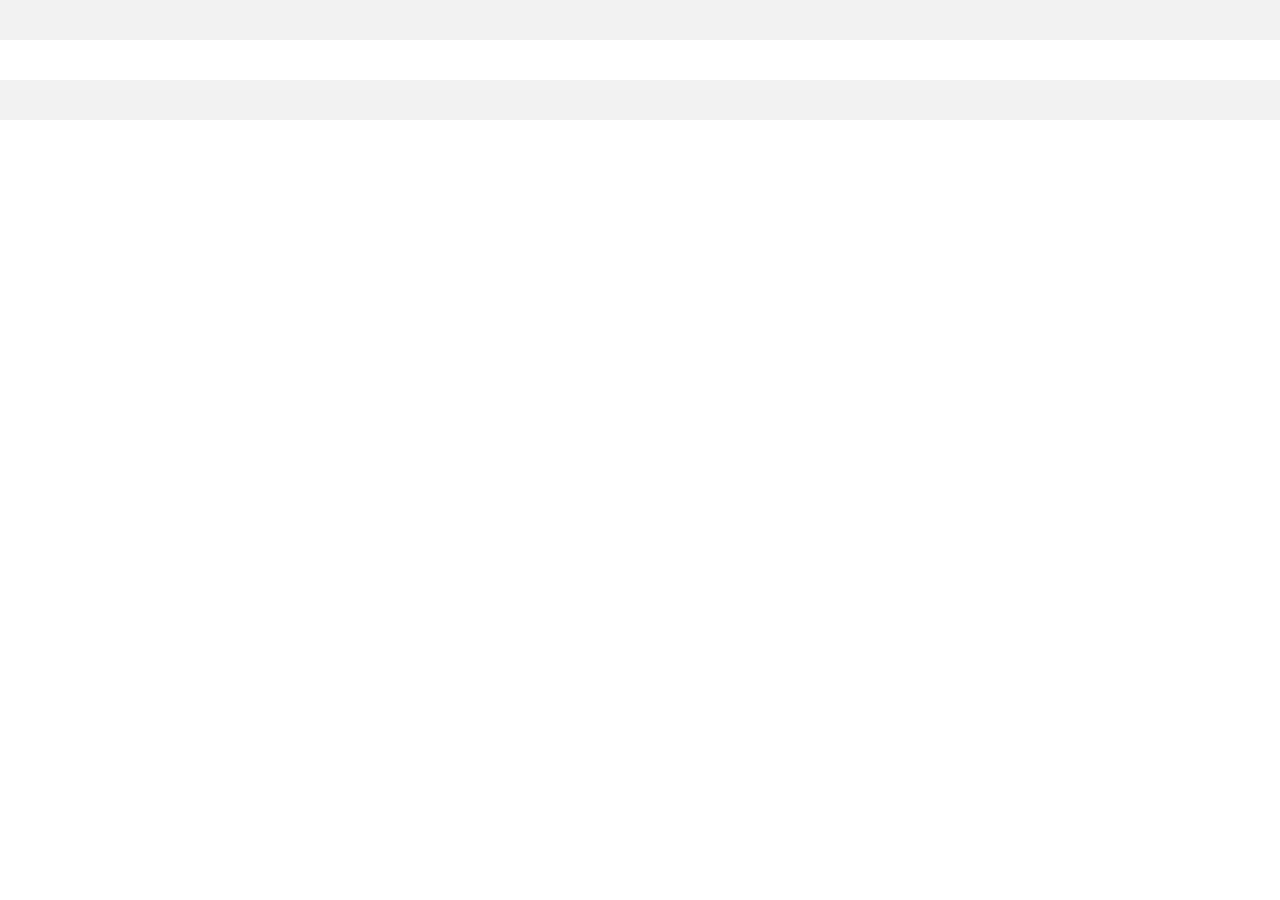
==== catalog.html @ f833968a "feat: initialize frontend project structure" ====
<!DOCTYPE html>
<html lang="en">
<head>
    <meta charset="UTF-8">
    <meta name="viewport" content="width=device-width, initial-scale=1.0">
    <title>Document</title>
    <link rel="stylesheet" href="css/style.css">
</head>
<body>
    <header>
    <nav>
        
    </nav>
    </header>

    <main>
        
    </main>

    <footer>
        
    </footer>
</body>
</html>
---- css/style.css ----
:root {
 --color-bg: #ffffff;
 --color-text: #222222;
 --color-primary: #0057b8;
 --color-primary-dark: #003f86;
 --color-border: #dddddd;
 --color-danger: #b00020;
 --space-sm: 8px;
 --space-md: 16px;
 --space-lg: 24px;
 --radius-sm: 6px;
 --radius-md: 8px;
}

body {
  margin: 0;
  font-family: Arial, sans-serif;
  line-height: 1.5;
}

header,
main,
footer {
  padding: 20px;
}

header {
  background-color: #f2f2f2;
}

footer {
  background-color: #f2f2f2;
}
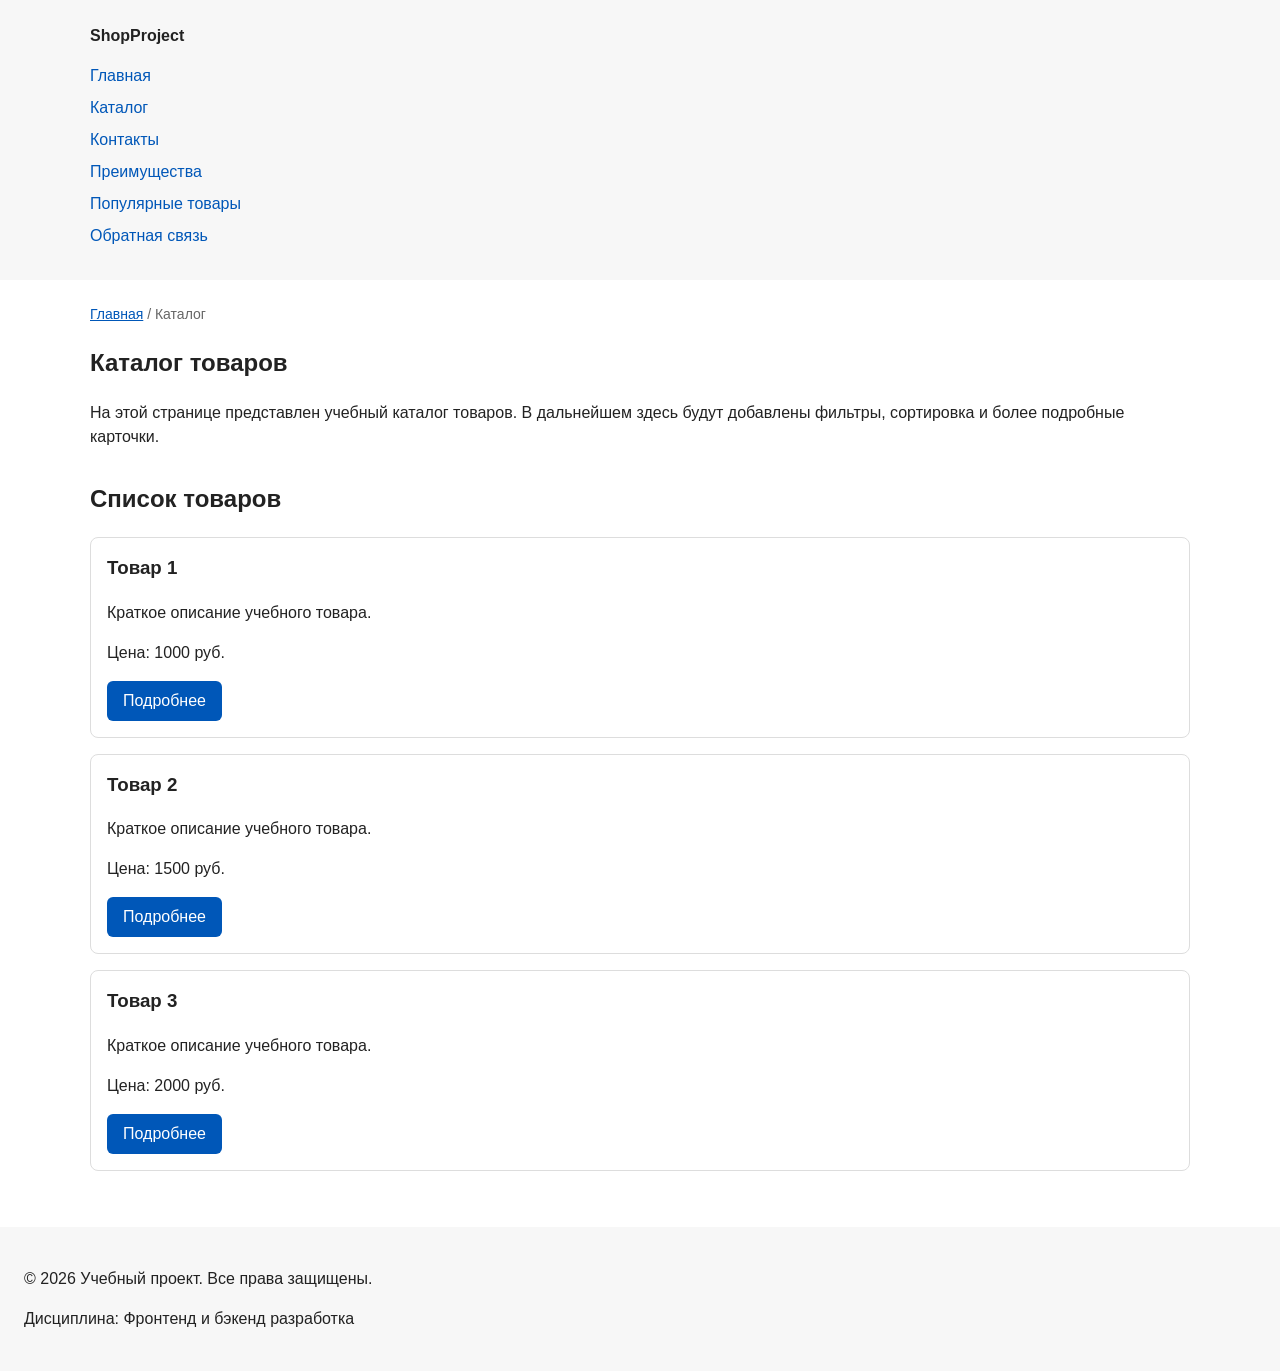
==== commit 9a17f314: "feat: add multi-page structure navigation and anchors" ====
--- a/catalog.html
+++ b/catalog.html
@@ -1,24 +1,79 @@
 <!DOCTYPE html>
-<html lang="en">
+<html lang="ru">
 <head>
     <meta charset="UTF-8">
     <meta name="viewport" content="width=device-width, initial-scale=1.0">
-    <title>Document</title>
+    <meta name="description" content="Каталог товаров учебного интернет-магазина.">
+    <meta property="og:type" content="website">
+    <meta property="og:title" content="Учебный интернет-магазин">
+    <meta property="og:description" content="Учебный frontend-проект интернет-магазина.">
+    <meta property="og:image" content="https://Rain658658.github.io/kr1-html-css-shop/images/preview.jpg">
+
+    <title>Каталог товаров — Учебный интернет-магазин</title>
     <link rel="stylesheet" href="css/style.css">
 </head>
 <body>
-    <header>
-    <nav>
-        
+  <header>
+    <div class="site-header">
+      <a class="site-logo" href="index.html">ShopProject</a>
+
+      <nav class="site-nav" aria-label="Основная навигация">
+        <ul class="site-nav__list">
+          <li><a href="index.html">Главная</a></li>
+          <li><a href="catalog.html">Каталог</a></li>
+          <li><a href="contacts.html">Контакты</a></li>
+          <li><a href="index.html#advantages">Преимущества</a></li>
+          <li><a href="index.html#popular">Популярные товары</a></li>
+          <li><a href="index.html#contacts">Обратная связь</a></li>
+        </ul>
+      </nav>
+    </div>
+  </header>
+
+  <main>
+    <nav class="breadcrumbs" aria-label="Хлебные крошки">
+      <a href="index.html">Главная</a>
+      <span>Каталог</span>
     </nav>
-    </header>
 
-    <main>
-        
-    </main>
+    <section class="section">
+      <h1>Каталог товаров</h1>
+      <p>
+        На этой странице представлен учебный каталог товаров.
+        В дальнейшем здесь будут добавлены фильтры, сортировка и более
+        подробные карточки.
+      </p>
+    </section>
 
-    <footer>
-        
-    </footer>
+    <section class="section">
+      <h2>Список товаров</h2>
+
+      <article class="product-card">
+        <h3>Товар 1</h3>
+        <p>Краткое описание учебного товара.</p>
+        <p>Цена: 1000 руб.</p>
+        <a class="button" href="index.html#popular">Подробнее</a>
+      </article>
+
+      <article class="product-card">
+        <h3>Товар 2</h3>
+        <p>Краткое описание учебного товара.</p>
+        <p>Цена: 1500 руб.</p>
+        <a class="button" href="index.html#popular">Подробнее</a>
+      </article>
+
+      <article class="product-card">
+        <h3>Товар 3</h3>
+        <p>Краткое описание учебного товара.</p>
+        <p>Цена: 2000 руб.</p>
+        <a class="button" href="index.html#popular">Подробнее</a>
+      </article>
+    </section>
+  </main>
+
+  <footer>
+    <p>&copy; 2026 Учебный проект. Все права защищены.</p>
+    <p>Дисциплина: Фронтенд и бэкенд разработка</p>
+  </footer>
 </body>
-</html>+</html>
--- a/css/style.css
+++ b/css/style.css
@@ -1,33 +1,293 @@
+/* ===============================
+   1. Переменные проекта
+   =============================== */
+
 :root {
- --color-bg: #ffffff;
- --color-text: #222222;
- --color-primary: #0057b8;
- --color-primary-dark: #003f86;
- --color-border: #dddddd;
- --color-danger: #b00020;
- --space-sm: 8px;
- --space-md: 16px;
- --space-lg: 24px;
- --radius-sm: 6px;
- --radius-md: 8px;
+  /* Основные цвета проекта */
+  --color-bg: #ffffff;
+  --color-text: #222222;
+  --color-muted: #666666;
+  --color-primary: #0057b8;
+  --color-primary-dark: #003f86;
+  --color-border: #dddddd;
+  --color-surface: #f7f7f7;
+  --color-surface-accent: #eef5ff;
+  --color-danger: #b00020;
+  --color-success: #168a2f;
+  --color-success-bg: #eefaf0;
+  --color-white: #ffffff;
+
+  /* Отступы */
+  --space-xs: 4px;
+  --space-sm: 8px;
+  --space-md: 16px;
+  --space-lg: 24px;
+  --space-xl: 32px;
+
+  /* Скругления */
+  --radius-sm: 6px;
+  --radius-md: 8px;
+  --radius-lg: 12px;
+
+  /* Размеры */
+  --container-width: 1100px;
+}
+
+/* ===============================
+   2. Базовые стили
+   =============================== */
+
+
+* {
+  box-sizing: border-box;
 }
 
 body {
   margin: 0;
   font-family: Arial, sans-serif;
   line-height: 1.5;
+  color: var(--color-text);
+  background-color: var(--color-bg);
 }
 
 header,
 main,
 footer {
-  padding: 20px;
-}
+  padding: var(--space-lg);
+}
+
 
 header {
-  background-color: #f2f2f2;
+  background-color: var(--color-surface);
 }
 
 footer {
-  background-color: #f2f2f2;
-}
+  background-color: var(--color-surface);
+}
+
+html {
+  scroll-behavior: smooth;
+}
+
+:target {
+  outline: 2px dashed var(--color-primary);
+  outline-offset: 4px;
+}
+
+
+/* ===============================
+   3. Общие элементы интерфейса
+   =============================== */
+
+a {
+  color: var(--color-primary);
+}
+
+a:hover {
+  color: var(--color-primary-dark);
+}
+
+a:focus-visible {
+  outline: 2px solid var(--color-primary);
+  outline-offset: 3px;
+}
+
+
+.site-header {
+  max-width: 1100px;
+  margin: 0 auto;
+}
+
+.site-logo {
+  font-weight: bold;
+  text-decoration: none;
+  color: #222222;
+}
+
+.site-nav__list {
+  padding: 0;
+  margin: 16px 0 0;
+  list-style: none;
+}
+
+.site-nav__list li {
+  margin-bottom: 8px;
+}
+
+.site-nav__list a {
+  color: #0057b8;
+  text-decoration: none;
+}
+
+.site-nav__list a:hover {
+  text-decoration: underline;
+}
+
+/* ===============================
+   4. Компоненты страницы
+   =============================== */
+
+.hero {
+  max-width: var(--container-width);
+  margin: 0 auto var(--space-xl);
+  padding: var(--space-xl) var(--space-lg);
+  background-color: var(--color-surface-accent);
+  border-radius: var(--radius-lg);
+}
+
+.section {
+  max-width: var(--container-width);
+  margin: 0 auto var(--space-xl);
+}
+
+.section h2 {
+  margin-top: 0;
+}
+
+
+.product-card {
+  margin-bottom: var(--space-md);
+  padding: var(--space-md);
+  border: 1px solid var(--color-border);
+  border-radius: var(--radius-md);
+  background-color: var(--color-bg);
+}
+
+.product-card:hover {
+  border-color: var(--color-primary);
+}
+
+.product-card h3 {
+  margin-top: 0;
+}
+
+
+.button {
+  display: inline-block;
+  padding: var(--space-sm) var(--space-md);
+  color: var(--color-white);
+  background-color: var(--color-primary);
+  text-decoration: none;
+  border: none;
+  border-radius: var(--radius-sm);
+  cursor: pointer;
+}
+
+.button:hover {
+  background-color: var(--color-primary-dark);
+  color: var(--color-white);
+
+}
+
+.button:focus-visible {
+  outline: 2px solid var(--color-primary);
+  outline-offset: 3px;
+}
+
+.button:disabled {
+  opacity: 0.6;
+  cursor: not-allowed;
+}
+
+
+.aside-info {
+  max-width: var(--container-width);
+  margin: 0 auto var(--space-xl);
+  padding: var(--space-md);
+  border-left: 4px solid var(--color-primary);
+  background-color: var(--color-surface);
+}
+
+
+/* ===============================
+   5. Форма и модальное окно
+   =============================== */
+
+.order-dialog {
+  width: min(100% - 32px, 560px);
+  padding: var(--space-lg);
+  border: none;
+  border-radius: var(--radius-lg);
+}
+
+.order-dialog::backdrop {
+  background-color: rgba(0, 0, 0, 0.5);
+}
+
+.form-field {
+  margin-bottom: var(--space-md);
+}
+
+.form-field label {
+  display: block;
+  margin-bottom: var(--space-xs);
+}
+
+.form-field input,
+.form-field select,
+.form-field textarea {
+  width: 100%;
+  padding: 10px 12px;
+  border: 1px solid var(--color-border);
+  border-radius: var(--radius-sm);
+  font: inherit;
+}
+
+.form-field input[type="checkbox"] {
+  width: auto;
+}
+
+.form-field small {
+  display: block;
+  margin-top: var(--space-xs);
+  color: var(--color-muted);
+}
+
+.form-field input:hover,
+.form-field select:hover,
+.form-field textarea:hover {
+  border-color: var(--color-primary);
+}
+
+.form-field input:focus-visible,
+.form-field select:focus-visible,
+.form-field textarea:focus-visible,
+.form-actions button:focus-visible {
+  outline: 2px solid var(--color-primary);
+  outline-offset: 3px;
+}
+
+[aria-invalid="true"] {
+  border-color: var(--color-danger);
+}
+
+
+.form-actions {
+  display: flex;
+  gap: 12px;
+  margin-top: 20px;
+}
+
+.success-message {
+  max-width: var(--container-width);
+  margin: var(--space-lg) auto;
+  padding: var(--space-md);
+  border-left: 4px solid var(--color-success);
+  background-color: var(--color-success-bg);
+}
+
+.breadcrumbs {
+  max-width: var(--container-width);
+  margin: 0 auto var(--space-md);
+  font-size: 14px;
+  color: var(--color-muted);
+}
+
+.breadcrumbs a {
+  color: var(--color-primary);
+}
+
+.breadcrumbs span::before {
+  content: " / ";
+  color: var(--color-muted);
+}
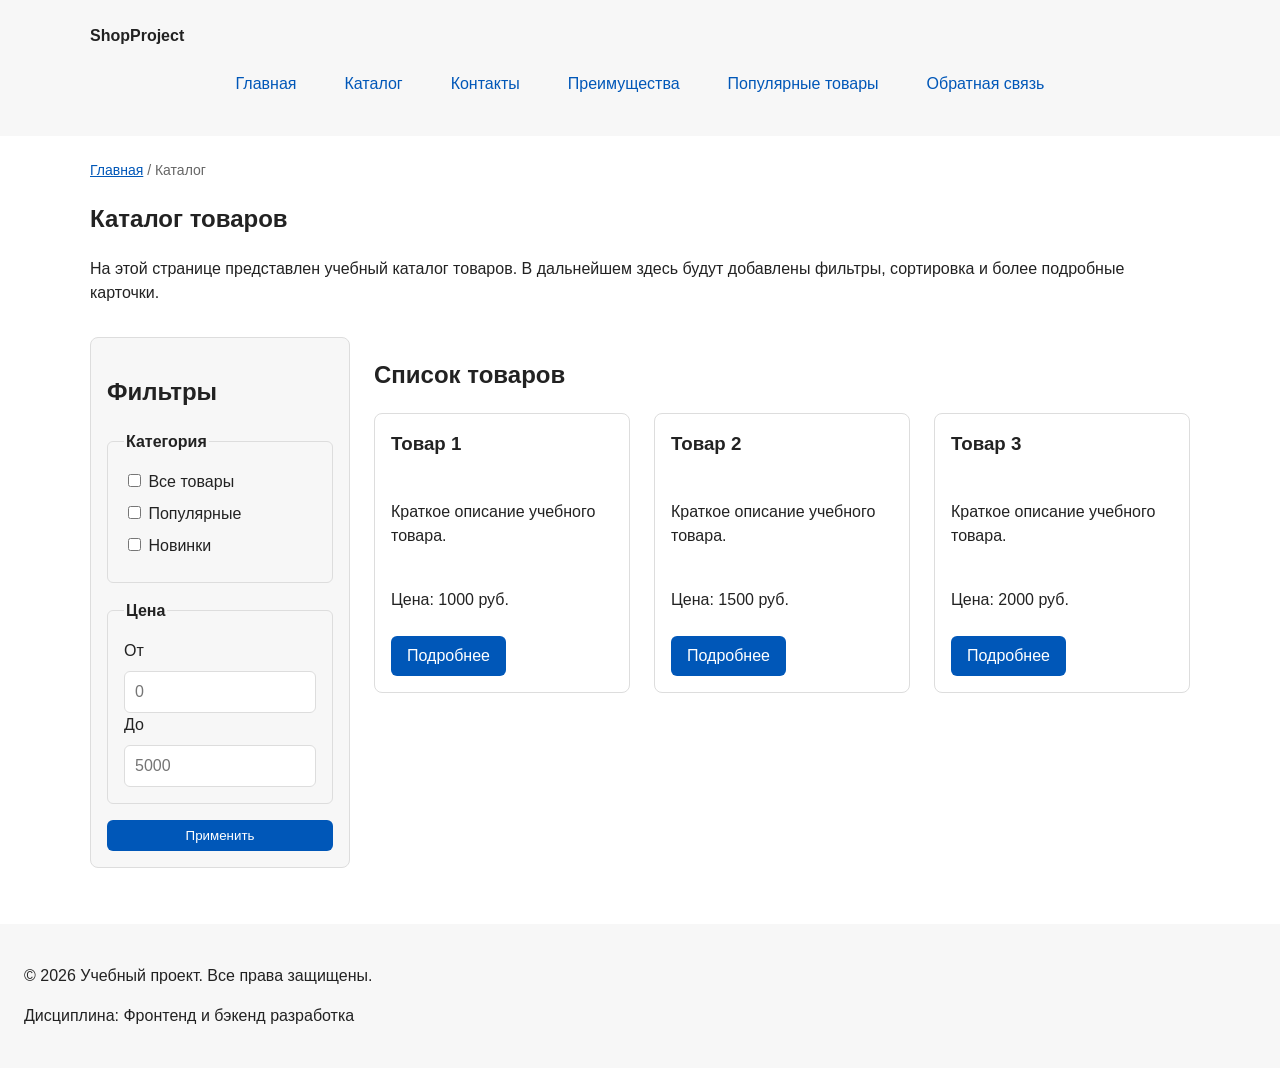
==== commit 0cb35059: "feat: add flex navigation and grid catalog layout" ====
--- a/catalog.html
+++ b/catalog.html
@@ -45,30 +45,72 @@
       </p>
     </section>
 
-    <section class="section">
-      <h2>Список товаров</h2>
+    <section class="catalog-layout">
+        <aside class="catalog-filters">
+            <h2>Фильтры</h2>
 
-      <article class="product-card">
-        <h3>Товар 1</h3>
-        <p>Краткое описание учебного товара.</p>
-        <p>Цена: 1000 руб.</p>
-        <a class="button" href="index.html#popular">Подробнее</a>
-      </article>
+            <form class="filters-form" action="#" method="get">
+            <fieldset>
+                <legend>Категория</legend>
 
-      <article class="product-card">
-        <h3>Товар 2</h3>
-        <p>Краткое описание учебного товара.</p>
-        <p>Цена: 1500 руб.</p>
-        <a class="button" href="index.html#popular">Подробнее</a>
-      </article>
+                <label>
+                <input type="checkbox" name="category" value="all">
+                Все товары
+                </label>
 
-      <article class="product-card">
-        <h3>Товар 3</h3>
-        <p>Краткое описание учебного товара.</p>
-        <p>Цена: 2000 руб.</p>
-        <a class="button" href="index.html#popular">Подробнее</a>
-      </article>
-    </section>
+                <label>
+                <input type="checkbox" name="category" value="popular">
+                Популярные
+                </label>
+
+                <label>
+                <input type="checkbox" name="category" value="new">
+                Новинки
+                </label>
+            </fieldset>
+
+            <fieldset>
+                <legend>Цена</legend>
+
+                <label for="price-from">От</label>
+                <input id="price-from" name="price-from" type="number" min="0" placeholder="0">
+
+                <label for="price-to">До</label>
+                <input id="price-to" name="price-to" type="number" min="0" placeholder="5000">
+            </fieldset>
+
+            <button class="button" type="submit">Применить</button>
+            </form>
+        </aside>
+
+        <section class="catalog-products">
+            <h2>Список товаров</h2>
+
+            <div class="products-grid">
+                <article class="product-card">
+                    <h3>Товар 1</h3>
+                    <p>Краткое описание учебного товара.</p>
+                    <p>Цена: 1000 руб.</p>
+                    <a class="button" href="index.html#popular">Подробнее</a>
+                </article>
+
+                <article class="product-card">
+                    <h3>Товар 2</h3>
+                    <p>Краткое описание учебного товара.</p>
+                    <p>Цена: 1500 руб.</p>
+                    <a class="button" href="index.html#popular">Подробнее</a>
+                </article>
+
+                <article class="product-card">
+                    <h3>Товар 3</h3>
+                    <p>Краткое описание учебного товара.</p>
+                    <p>Цена: 2000 руб.</p>
+                    <a class="button" href="index.html#popular">Подробнее</a>
+                </article>
+            </div>
+        </section>
+        </section>
+
   </main>
 
   <footer>
--- a/css/style.css
+++ b/css/style.css
@@ -105,23 +105,34 @@
 }
 
 .site-nav__list {
+  display: flex;
+  flex-wrap: wrap;
+  justify-content: center;
+  align-items: center;
+  gap: var(--space-md);
   padding: 0;
-  margin: 16px 0 0;
+  margin: var(--space-md) 0 0;
   list-style: none;
 }
+
 
 .site-nav__list li {
   margin-bottom: 8px;
 }
 
 .site-nav__list a {
-  color: #0057b8;
+  display: inline-block;
+  padding: var(--space-sm) var(--space-md);
+  color: var(--color-primary);
   text-decoration: none;
+  border-radius: var(--radius-sm);
 }
 
 .site-nav__list a:hover {
-  text-decoration: underline;
-}
+  color: var(--color-white);
+  background-color: var(--color-primary);
+}
+
 
 /* ===============================
    4. Компоненты страницы
@@ -144,14 +155,22 @@
   margin-top: 0;
 }
 
-
 .product-card {
-  margin-bottom: var(--space-md);
+  display: flex;
+  flex-direction: column;
+  gap: var(--space-sm);
+  margin-bottom: 0;
   padding: var(--space-md);
   border: 1px solid var(--color-border);
   border-radius: var(--radius-md);
   background-color: var(--color-bg);
 }
+
+.product-card .button {
+  margin-top: auto;
+  align-self: flex-start;
+}
+
 
 .product-card:hover {
   border-color: var(--color-primary);
@@ -291,3 +310,59 @@
   content: " / ";
   color: var(--color-muted);
 }
+
+.products-grid {
+  display: grid;
+  grid-template-columns: repeat(3, 1fr);
+  gap: var(--space-lg);
+}
+
+.catalog-layout {
+  max-width: var(--container-width);
+  margin: 0 auto var(--space-xl);
+  display: grid;
+  grid-template-columns: 260px 1fr;
+  grid-template-areas: "filters products";
+  gap: var(--space-lg);
+}
+
+.catalog-filters {
+  grid-area: filters;
+  padding: var(--space-md);
+  border: 1px solid var(--color-border);
+  border-radius: var(--radius-md);
+  background-color: var(--color-surface);
+}
+
+.catalog-products {
+  grid-area: products;
+}
+
+.filters-form {
+  display: grid;
+  gap: var(--space-md);
+}
+
+.filters-form fieldset {
+  margin: 0;
+  padding: var(--space-md);
+  border: 1px solid var(--color-border);
+  border-radius: var(--radius-sm);
+}
+
+.filters-form legend {
+  font-weight: 700;
+}
+
+.filters-form label {
+  display: block;
+  margin-bottom: var(--space-sm);
+}
+
+.filters-form input[type="number"] {
+  width: 100%;
+  padding: 8px 10px;
+  border: 1px solid var(--color-border);
+  border-radius: var(--radius-sm);
+  font: inherit;
+}
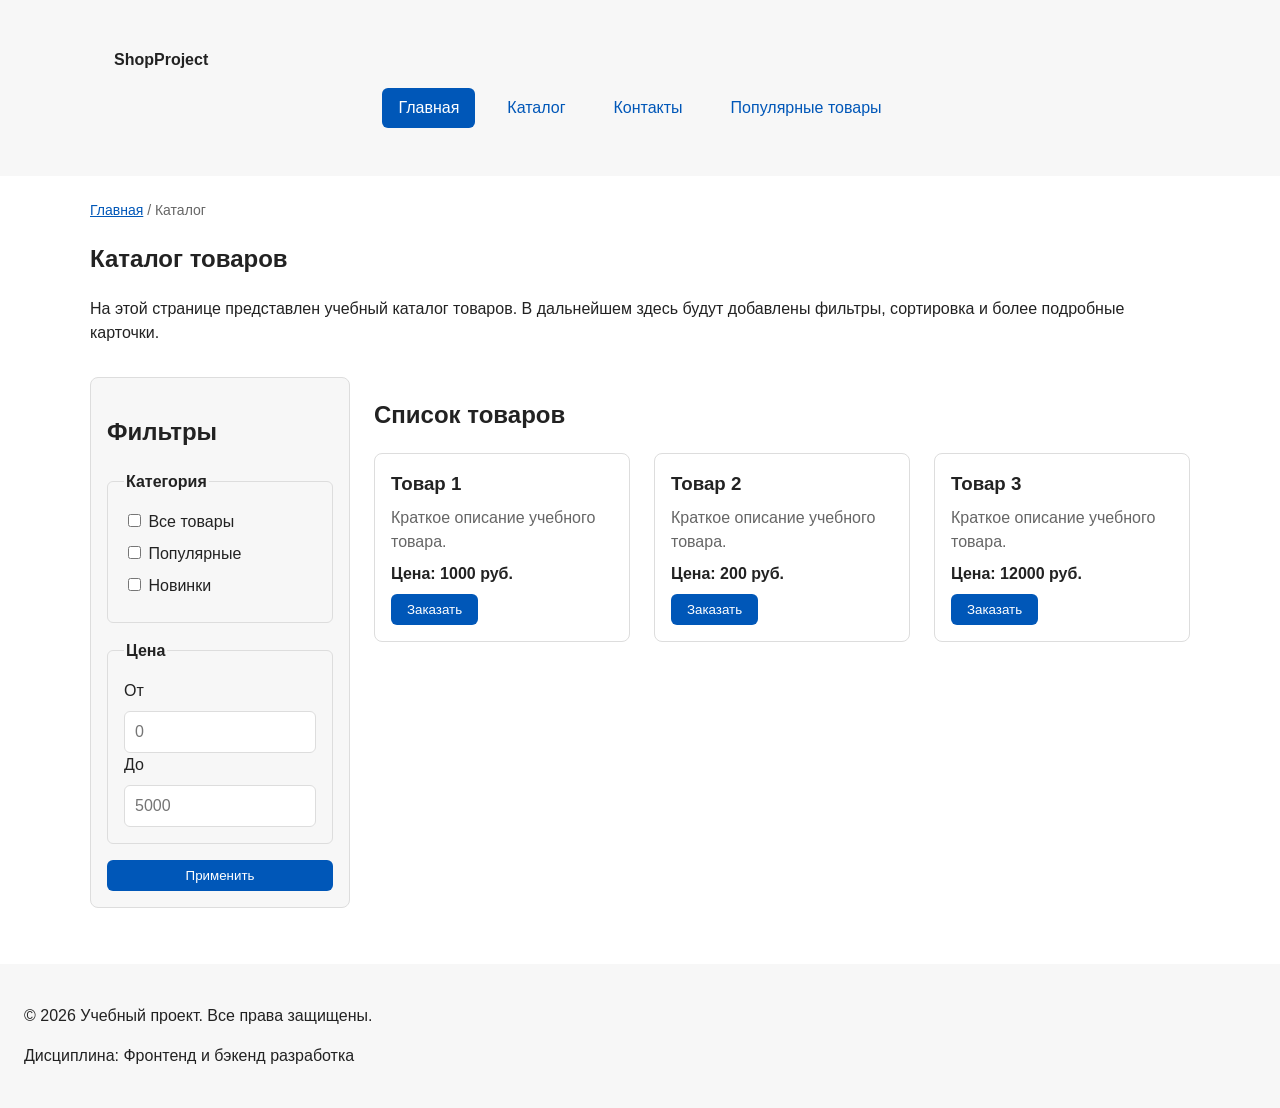
==== commit 0e2851be: "refactor: apply BEM naming to CSS classes" ====
--- a/catalog.html
+++ b/catalog.html
@@ -11,30 +11,43 @@
 
     <title>Каталог товаров — Учебный интернет-магазин</title>
     <link rel="stylesheet" href="css/style.css">
+    <script src="js/main.js" defer></script>
 </head>
 <body>
-  <header>
-    <div class="site-header">
-      <a class="site-logo" href="index.html">ShopProject</a>
+  <header class="site-header">
+    <div class="site-header__inner">
+      <a class="site-header__logo" href="index.html">ShopProject</a>
 
       <nav class="site-nav" aria-label="Основная навигация">
         <ul class="site-nav__list">
-          <li><a href="index.html">Главная</a></li>
-          <li><a href="catalog.html">Каталог</a></li>
-          <li><a href="contacts.html">Контакты</a></li>
-          <li><a href="index.html#advantages">Преимущества</a></li>
-          <li><a href="index.html#popular">Популярные товары</a></li>
-          <li><a href="index.html#contacts">Обратная связь</a></li>
+          <li class="site-nav__item">
+            <a class="site-nav__link site-nav__link--active" href="index.html">
+              Главная
+            </a>
+          </li>
+          <li class="site-nav__item">
+            <a class="site-nav__link" href="catalog.html">Каталог</a>
+          </li>
+          <li class="site-nav__item">
+            <a class="site-nav__link" href="contacts.html">Контакты</a>
+          </li>
+          <li class="site-nav__item">
+            <a class="site-nav__link" href="index.html#popular">
+              Популярные товары
+            </a>
+          </li>
         </ul>
       </nav>
     </div>
   </header>
 
+
   <main>
     <nav class="breadcrumbs" aria-label="Хлебные крошки">
-      <a href="index.html">Главная</a>
-      <span>Каталог</span>
+      <a class="breadcrumbs__link" href="index.html">Главная</a>
+      <span class="breadcrumbs__current">Каталог</span>
     </nav>
+
 
     <section class="section">
       <h1>Каталог товаров</h1>
@@ -88,31 +101,148 @@
 
             <div class="products-grid">
                 <article class="product-card">
-                    <h3>Товар 1</h3>
-                    <p>Краткое описание учебного товара.</p>
-                    <p>Цена: 1000 руб.</p>
-                    <a class="button" href="index.html#popular">Подробнее</a>
+                    <h3 class="product-card__title">Товар 1</h3>
+                    <p class="product-card__description">Краткое описание учебного товара.</p>
+                    <p class="product-card__price">Цена: 1000 руб.</p>
+                    <button
+                        class="button product-card__button"
+                        type="button"
+                        data-product="Товар 1"
+                    >
+                        Заказать
+                    </button>
                 </article>
-
                 <article class="product-card">
-                    <h3>Товар 2</h3>
-                    <p>Краткое описание учебного товара.</p>
-                    <p>Цена: 1500 руб.</p>
-                    <a class="button" href="index.html#popular">Подробнее</a>
+                    <h3 class="product-card__title">Товар 2</h3>
+                    <p class="product-card__description">Краткое описание учебного товара.</p>
+                    <p class="product-card__price">Цена: 200 руб.</p>
+                    <button
+                        class="button product-card__button"
+                        type="button"
+                        data-product="Товар 1"
+                    >
+                        Заказать
+                    </button>
                 </article>
-
                 <article class="product-card">
-                    <h3>Товар 3</h3>
-                    <p>Краткое описание учебного товара.</p>
-                    <p>Цена: 2000 руб.</p>
-                    <a class="button" href="index.html#popular">Подробнее</a>
+                    <h3 class="product-card__title">Товар 3</h3>
+                    <p class="product-card__description">Краткое описание учебного товара.</p>
+                    <p class="product-card__price">Цена: 12000 руб.</p>
+                    <button
+                        class="button product-card__button"
+                        type="button"
+                        data-product="Товар 1"
+                    >
+                        Заказать
+                    </button>
                 </article>
             </div>
         </section>
         </section>
 
   </main>
-
+<dialog class="order-dialog" id="order-dialog" aria-labelledby="order-dialog-title">
+    <h2 id="order-dialog-title">Оформление заявки</h2>
+
+    <form class="order-form" id="order-form" action="#" method="post" novalidate>
+        <input id="selected-product" name="selected-product" type="hidden">
+
+        <div class="form-field">
+        <label for="order-name">Имя</label>
+        <input
+            id="order-name"
+            name="name"
+            type="text"
+            placeholder="Введите ваше имя"
+            minlength="2"
+            autocomplete="given-name"
+            required
+        >
+        </div>
+
+        <div class="form-field">
+            <label for="order-email">E-mail</label>
+            <input
+                id="order-email"
+                name="email"
+                type="email"
+                placeholder="example@mail.ru"
+                autocomplete="email"
+                required
+            >
+        </div>
+
+        <div class="form-field">
+            <label for="order-phone">Телефон</label>
+            <input
+                id="order-phone"
+                name="phone"
+                type="tel"
+                inputmode="tel"
+                placeholder="+7 (900) 000-00-00"
+                pattern="^\{+7, 8} \(\d{3}\) \d{3}-\d{2}-\d{2}$"
+                required
+            >
+            <small>Формат: +7(8) (800) 555-35-35</small>
+        </div>
+
+        <div class="form-field">
+            <label for="order-date">Дата связи</label>
+            <input
+                id="order-date"
+                name="date"
+                type="date"
+            >
+        </div>
+
+        <div class="form-field">
+        <label for="order-topic">Тема заявки</label>
+        <select id="order-topic" name="topic" required>
+            <option value="">Выберите тему</option>
+            <option value="product">Заказ товара</option>
+            <option value="consultation">Консультация</option>
+            <option value="delivery">Доставка</option>
+        </select>
+        </div>
+
+        <div class="form-field">
+        <label for="order-comment">Комментарий</label>
+        <textarea
+            id="order-comment"
+            name="comment"
+            rows="4"
+            placeholder="Укажите дополнительную информацию"
+        ></textarea>
+        </div>
+
+        <div class="form-field form-field--checkbox">
+        <label>
+            <input
+            id="order-agreement"
+            name="agreement"
+            type="checkbox"
+            required
+            >
+            Я согласен на обработку данных
+        </label>
+        </div>
+
+        <div class="form-actions">
+            <button class="button button--primary" type="submit">
+            Отправить заявку
+            </button>
+
+            <button class="button button--secondary" id="close-order-dialog" type="button">
+            Закрыть
+            </button>
+
+        </div>
+    </form>
+    </dialog>
+
+    <p class="success-message" id="success-message" hidden>
+        Форма успешно отправлена!
+    </p>
   <footer>
     <p>&copy; 2026 Учебный проект. Все права защищены.</p>
     <p>Дисциплина: Фронтенд и бэкенд разработка</p>
--- a/css/style.css
+++ b/css/style.css
@@ -43,6 +43,9 @@
 }
 
 body {
+  display: flex;
+  flex-direction: column;
+  min-height: 100vh; 
   margin: 0;
   font-family: Arial, sans-serif;
   line-height: 1.5;
@@ -56,6 +59,9 @@
   padding: var(--space-lg);
 }
 
+main {
+  flex-grow: 1; 
+}
 
 header {
   background-color: var(--color-surface);
@@ -94,14 +100,19 @@
 
 
 .site-header {
-  max-width: 1100px;
+  background-color: var(--color-surface);
+}
+
+.site-header__inner {
+  max-width: var(--container-width);
   margin: 0 auto;
-}
-
-.site-logo {
-  font-weight: bold;
+  padding: var(--space-lg);
+}
+
+.site-header__logo {
+  font-weight: 700;
+  color: var(--color-text);
   text-decoration: none;
-  color: #222222;
 }
 
 .site-nav__list {
@@ -115,12 +126,7 @@
   list-style: none;
 }
 
-
-.site-nav__list li {
-  margin-bottom: 8px;
-}
-
-.site-nav__list a {
+.site-nav__link {
   display: inline-block;
   padding: var(--space-sm) var(--space-md);
   color: var(--color-primary);
@@ -128,10 +134,21 @@
   border-radius: var(--radius-sm);
 }
 
-.site-nav__list a:hover {
+.site-nav__link:hover {
   color: var(--color-white);
   background-color: var(--color-primary);
 }
+
+.site-nav__link:focus-visible {
+  outline: 2px solid var(--color-primary);
+  outline-offset: 3px;
+}
+
+.site-nav__link--active {
+  color: var(--color-white);
+  background-color: var(--color-primary);
+}
+
 
 
 /* ===============================
@@ -159,26 +176,48 @@
   display: flex;
   flex-direction: column;
   gap: var(--space-sm);
-  margin-bottom: 0;
   padding: var(--space-md);
   border: 1px solid var(--color-border);
   border-radius: var(--radius-md);
   background-color: var(--color-bg);
 }
 
-.product-card .button {
+.product-card:hover {
+  border-color: var(--color-primary);
+}
+
+.product-card--featured {
+  border-color: var(--color-primary);
+}
+
+.product-card--discount {
+  border-color: var(--color-danger);
+}
+
+.product-card__title {
+  margin: 0;
+  color: var(--color-text);
+}
+
+.product-card__description {
+  margin: 0;
+  color: var(--color-muted);
+}
+
+.product-card__price {
+  margin: 0;
+  font-weight: 700;
+}
+
+.product-card--discount .product-card__price {
+  color: var(--color-danger);
+}
+
+.product-card__button {
   margin-top: auto;
   align-self: flex-start;
 }
 
-
-.product-card:hover {
-  border-color: var(--color-primary);
-}
-
-.product-card h3 {
-  margin-top: 0;
-}
 
 
 .button {
@@ -192,6 +231,7 @@
   cursor: pointer;
 }
 
+
 .button:hover {
   background-color: var(--color-primary-dark);
   color: var(--color-white);
@@ -207,6 +247,38 @@
   opacity: 0.6;
   cursor: not-allowed;
 }
+
+.button--primary {
+  color: var(--color-white);
+  background-color: var(--color-primary);
+}
+
+.button--primary:hover {
+  background-color: var(--color-primary-dark);
+}
+
+.button--secondary {
+  color: var(--color-primary);
+  background-color: transparent;
+  border: 1px solid var(--color-primary);
+}
+
+.button--secondary:hover {
+  color: var(--color-white);
+  background-color: var(--color-primary);
+}
+
+.button:focus-visible {
+  outline: 2px solid var(--color-primary);
+  outline-offset: 3px;
+}
+
+.button:disabled,
+.button--disabled {
+  opacity: 0.6;
+  cursor: not-allowed;
+}
+
 
 
 .aside-info {
@@ -302,14 +374,15 @@
   color: var(--color-muted);
 }
 
-.breadcrumbs a {
+.breadcrumbs__link {
   color: var(--color-primary);
 }
 
-.breadcrumbs span::before {
+.breadcrumbs__current::before {
   content: " / ";
   color: var(--color-muted);
 }
+
 
 .products-grid {
   display: grid;
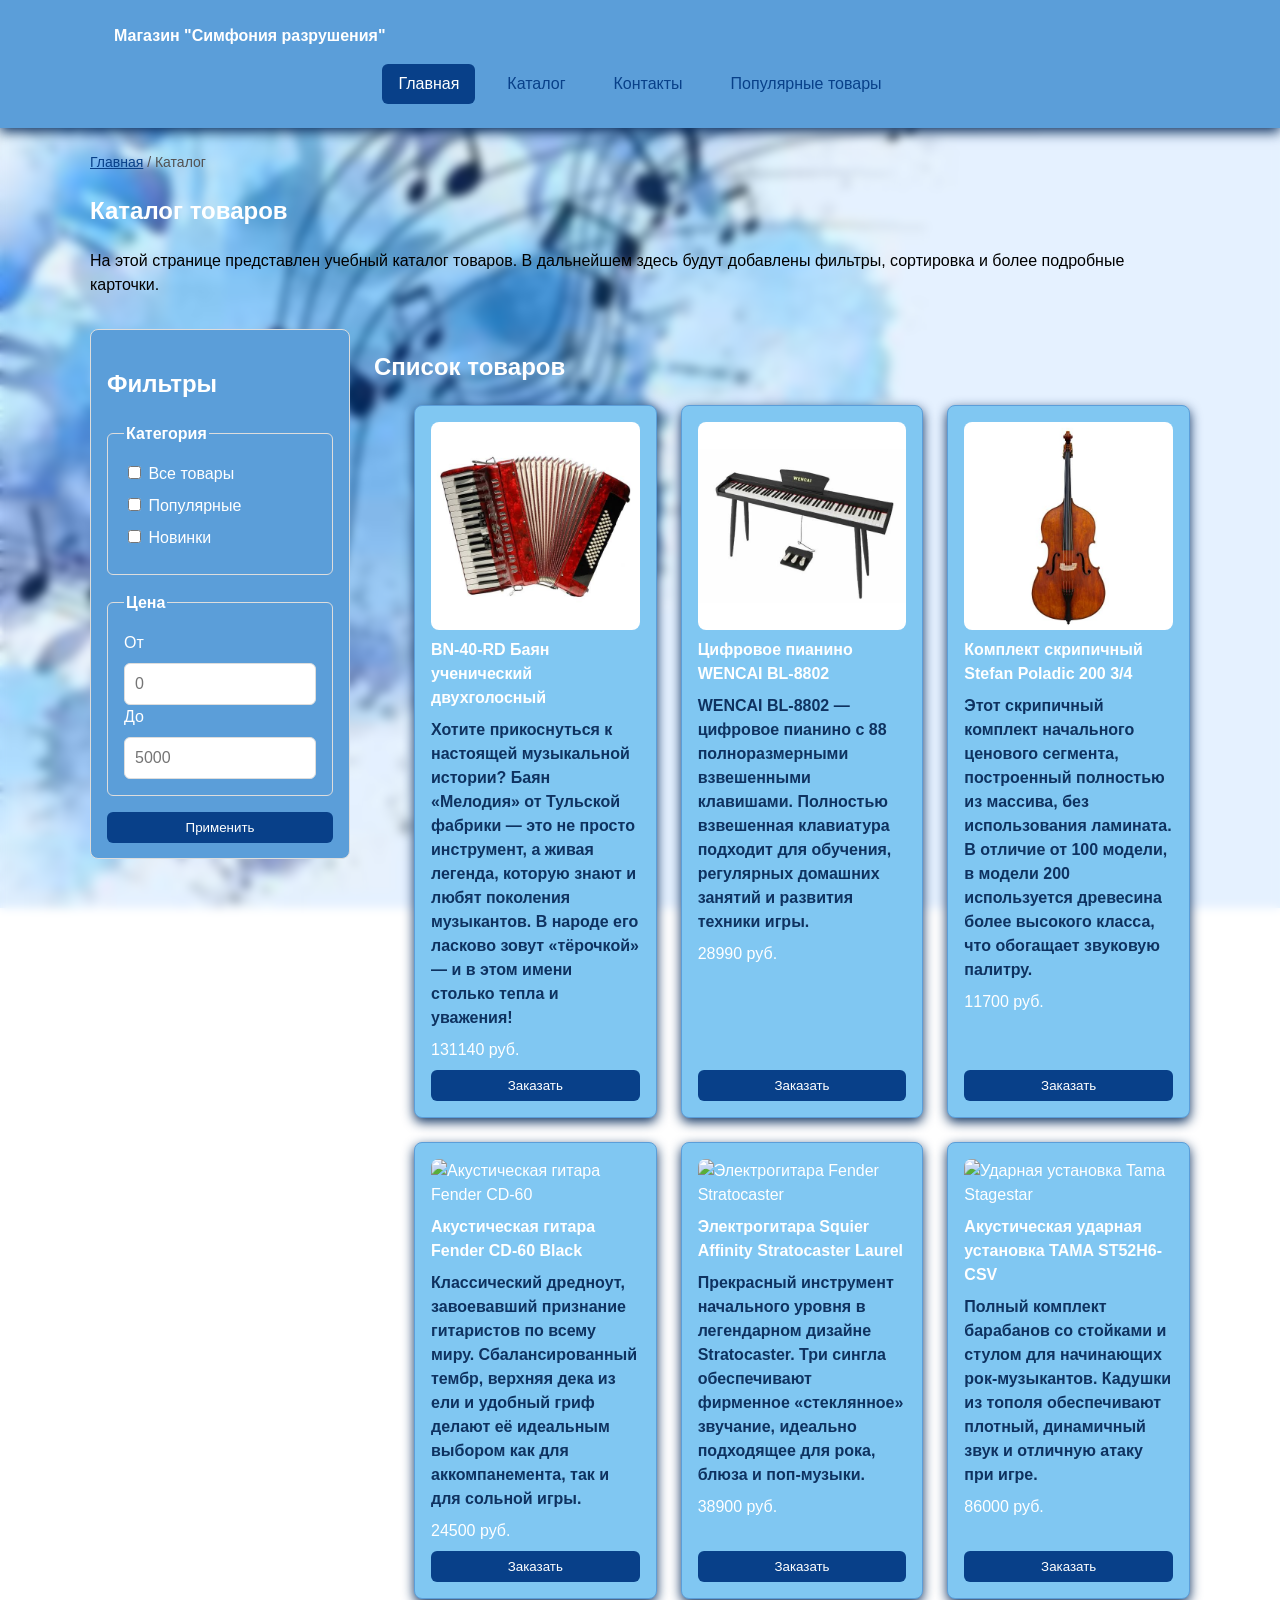
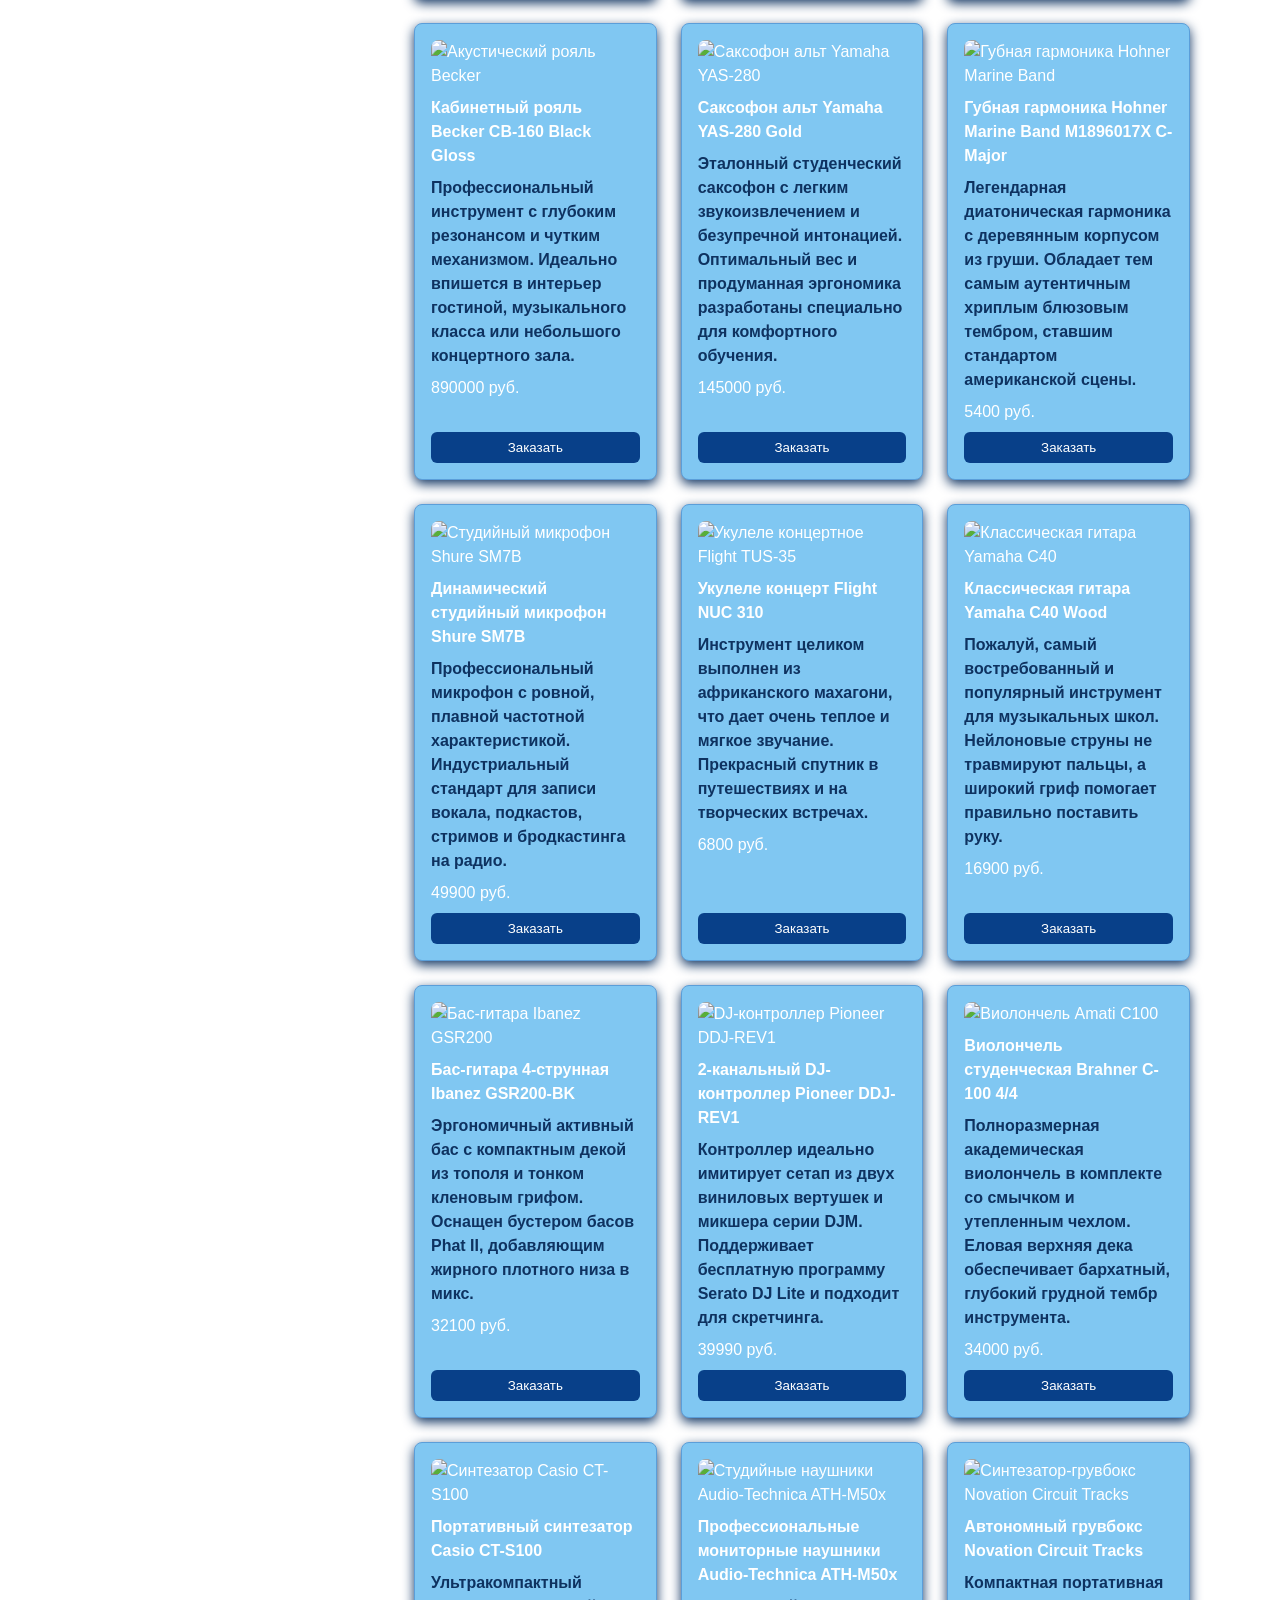
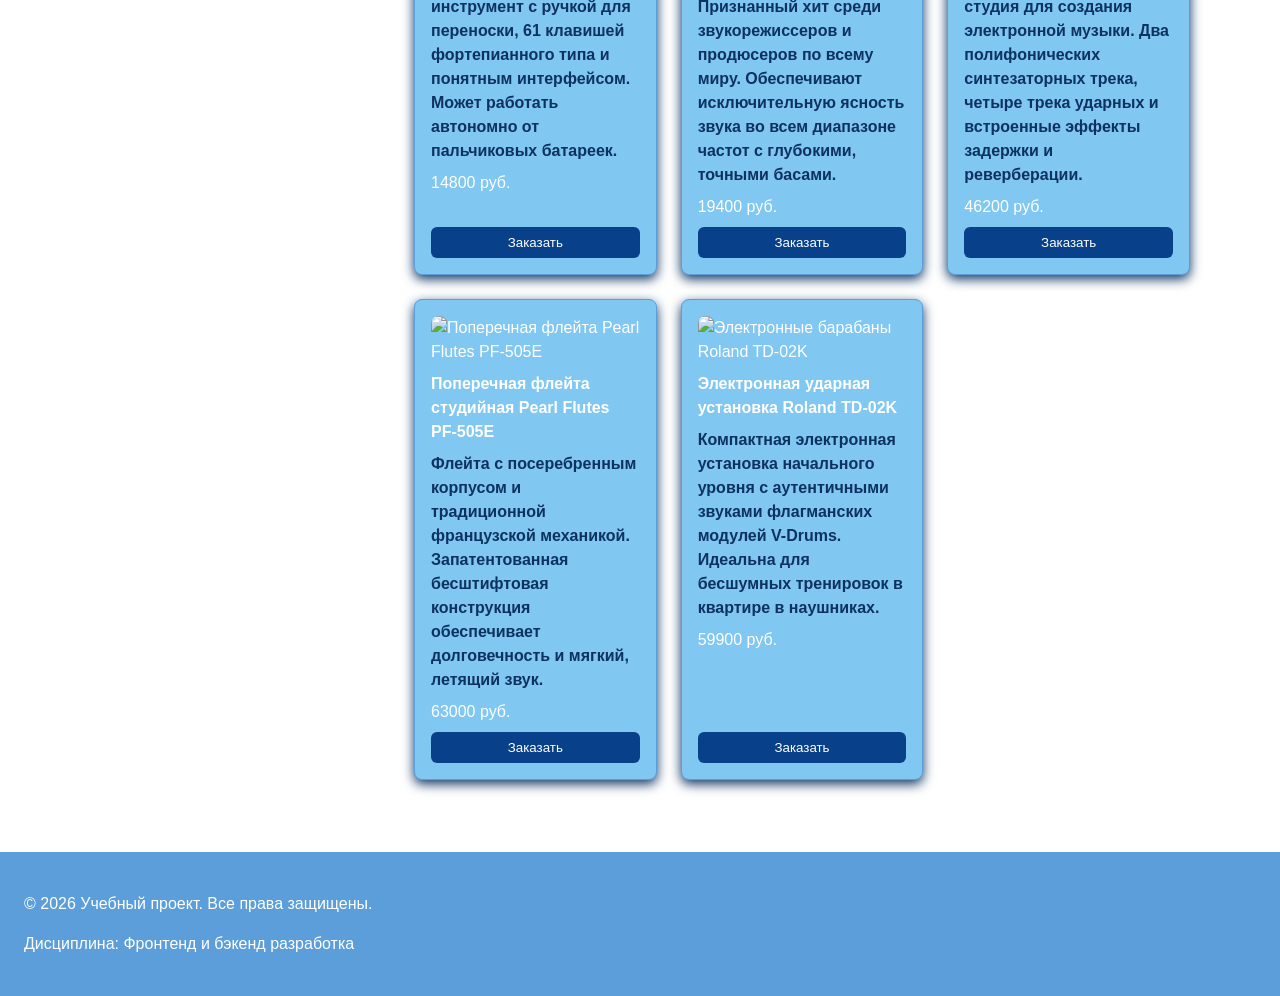
==== commit 8e3f8c68: "feature: added individual UI and ability to visualize products from JSON objects" ====
--- a/catalog.html
+++ b/catalog.html
@@ -11,12 +11,12 @@
 
     <title>Каталог товаров — Учебный интернет-магазин</title>
     <link rel="stylesheet" href="css/style.css">
-    <script src="js/main.js" defer></script>
+    <script type="module" src="js/main.js" defer></script>
 </head>
 <body>
   <header class="site-header">
     <div class="site-header__inner">
-      <a class="site-header__logo" href="index.html">ShopProject</a>
+      <a class="site-header__logo" href="index.html">Магазин "Симфония разрушения"</a>
 
       <nav class="site-nav" aria-label="Основная навигация">
         <ul class="site-nav__list">
@@ -51,7 +51,7 @@
 
     <section class="section">
       <h1>Каталог товаров</h1>
-      <p>
+      <p class="page-text">
         На этой странице представлен учебный каталог товаров.
         В дальнейшем здесь будут добавлены фильтры, сортировка и более
         подробные карточки.
@@ -98,12 +98,14 @@
 
         <section class="catalog-products">
             <h2>Список товаров</h2>
-
-            <div class="products-grid">
-                <article class="product-card">
-                    <h3 class="product-card__title">Товар 1</h3>
-                    <p class="product-card__description">Краткое описание учебного товара.</p>
-                    <p class="product-card__price">Цена: 1000 руб.</p>
+            
+            <ul id="product-list" class="products-grid" aria-label="Список задач"></ul>
+            <!-- <div class="products-grid">
+                <article class="product-card product-card--featured">
+                    <img class="product-card-image" src="images/Баян.jpg"/>
+                    <h3 class="product-card__title">BN-40-RD Баян ученический двухголосный</h3>
+                    <p class="product-card__description">Хотите прикоснуться к настоящей музыкальной истории? Баян «Мелодия» от Тульской фабрики — это не просто инструмент, а живая легенда, которую знают и любят поколения музыкантов. В народе его ласково зовут «тёрочкой» — и в этом имени столько тепла и уважения!</p>
+                    <p class="product-card__price">Цена: 131 140 руб.</p>
                     <button
                         class="button product-card__button"
                         type="button"
@@ -112,10 +114,11 @@
                         Заказать
                     </button>
                 </article>
-                <article class="product-card">
-                    <h3 class="product-card__title">Товар 2</h3>
-                    <p class="product-card__description">Краткое описание учебного товара.</p>
-                    <p class="product-card__price">Цена: 200 руб.</p>
+                <article class="product-card product-card--featured">
+                    <img class="product-card-image" src="images/Синтезатор.jpg"/>
+                    <h3 class="product-card__title">Цифровое пианино WENCAI BL-8802</h3>
+                    <p class="product-card__description">WENCAI BL-8802 — цифровое пианино с 88 полноразмерными взвешенными клавишами. Полностью взвешенная клавиатура подходит для обучения, регулярных домашних занятий и развития техники игры.</p>
+                    <p class="product-card__price">Цена: 28 990 руб.</p>
                     <button
                         class="button product-card__button"
                         type="button"
@@ -124,10 +127,11 @@
                         Заказать
                     </button>
                 </article>
-                <article class="product-card">
-                    <h3 class="product-card__title">Товар 3</h3>
-                    <p class="product-card__description">Краткое описание учебного товара.</p>
-                    <p class="product-card__price">Цена: 12000 руб.</p>
+                <article class="product-card product-card--featured">
+                    <img class="product-card-image" src="images/Скрипка.jpg"/>
+                    <h3 class="product-card__title">Комплект скрипичный Stefan Poladic 200 3/4</h3>
+                    <p class="product-card__description">Этот скрипичный комплект начального ценового сегмента, построенный полностью из массива, без использования ламината. В отличие от 100 модели, в модели  200 используется древесина более высокого класса, что обогащает звуковую палитру. </p>
+                    <p class="product-card__price">Цена: 11700 руб.</p>
                     <button
                         class="button product-card__button"
                         type="button"
@@ -136,7 +140,7 @@
                         Заказать
                     </button>
                 </article>
-            </div>
+            </div> -->
         </section>
         </section>
 
@@ -240,9 +244,16 @@
     </form>
     </dialog>
 
-    <p class="success-message" id="success-message" hidden>
-        Форма успешно отправлена!
-    </p>
+    <dialog class="success-message" id="success-message" hidden>
+        <div class="after-form-actions">
+            <p>
+                Форма успешно отправлена!
+            </p>
+            <a class="button button--secondary" id="close-success-dialog" type="button" href="catalog.html">
+                Вернуться в каталог 
+            </a>
+        </div>
+    </dialog>
   <footer>
     <p>&copy; 2026 Учебный проект. Все права защищены.</p>
     <p>Дисциплина: Фронтенд и бэкенд разработка</p>
--- a/css/style.css
+++ b/css/style.css
@@ -4,18 +4,20 @@
 
 :root {
   /* Основные цвета проекта */
-  --color-bg: #ffffff;
-  --color-text: #222222;
-  --color-muted: #666666;
-  --color-primary: #0057b8;
-  --color-primary-dark: #003f86;
+  --color-bg: #80C7F2;
+  --color-bg-2: #F20587;
+  --color-text: #ffffff;
+  --color-muted: rgb(82, 81, 81);
+  --color-primary: #084089;
+  --color-primary-dark: #0e3260;
   --color-border: #dddddd;
-  --color-surface: #f7f7f7;
-  --color-surface-accent: #eef5ff;
+  --color-surface: #5B9ED9;
+  --color-surface-accent: #5B9ED9;
   --color-danger: #b00020;
   --color-success: #168a2f;
   --color-success-bg: #eefaf0;
   --color-white: #ffffff;
+  --color-black: #000000;
 
   /* Отступы */
   --space-xs: 4px;
@@ -50,10 +52,14 @@
   font-family: Arial, sans-serif;
   line-height: 1.5;
   color: var(--color-text);
-  background-color: var(--color-bg);
-}
-
-header,
+  background-image: url("../images/background.jpg");
+  background-attachment: fixed; 
+  backdrop-filter: blur(5px);  
+  background-repeat: no-repeat;
+  background-size: cover;
+  background-position: center;
+}
+
 main,
 footer {
   padding: var(--space-lg);
@@ -65,6 +71,7 @@
 
 header {
   background-color: var(--color-surface);
+  box-shadow: 0 4px 12px var(--color-primary-dark);
 }
 
 footer {
@@ -155,6 +162,10 @@
    4. Компоненты страницы
    =============================== */
 
+.page-text {
+  color: var(--color-black);
+}
+
 .hero {
   max-width: var(--container-width);
   margin: 0 auto var(--space-xl);
@@ -173,22 +184,26 @@
 }
 
 .product-card {
+  list-style: none; 
+  padding: 0;
+  margin: 0;
   display: flex;
   flex-direction: column;
   gap: var(--space-sm);
   padding: var(--space-md);
-  border: 1px solid var(--color-border);
+  border: 1px solid var(--color-surface-accent);
   border-radius: var(--radius-md);
   background-color: var(--color-bg);
+  box-shadow: 0 4px 12px var(--color-primary-dark); 
 }
 
 .product-card:hover {
   border-color: var(--color-primary);
 }
 
-.product-card--featured {
+/* .product-card--featured {
   border-color: var(--color-primary);
-}
+} */
 
 .product-card--discount {
   border-color: var(--color-danger);
@@ -201,7 +216,7 @@
 
 .product-card__description {
   margin: 0;
-  color: var(--color-muted);
+  color: var(--color-primary-dark);
 }
 
 .product-card__price {
@@ -213,11 +228,17 @@
   color: var(--color-danger);
 }
 
+.product-card__button--product-card {
+  grid-area: product-card-button-area;
+}
 .product-card__button {
   margin-top: auto;
-  align-self: flex-start;
-}
-
+  /* align-self: flex-start; */
+}
+.product-card-image {
+  width: 100%;
+  border-radius: var(--radius-md);
+}
 
 
 .button {
@@ -361,9 +382,10 @@
 
 .success-message {
   max-width: var(--container-width);
-  margin: var(--space-lg) auto;
-  padding: var(--space-md);
-  border-left: 4px solid var(--color-success);
+  margin: 150px auto;
+  padding: var(--space-md);
+  border: 2px solid var(--color-primary-dark);
+  border-radius: var(--radius-md);
   background-color: var(--color-success-bg);
 }
 
@@ -395,7 +417,10 @@
   margin: 0 auto var(--space-xl);
   display: grid;
   grid-template-columns: 260px 1fr;
-  grid-template-areas: "filters products";
+  grid-template-rows: 530px auto;
+  grid-template-areas: 
+  "filters products"
+  "empty products";
   gap: var(--space-lg);
 }
 
@@ -405,6 +430,9 @@
   border: 1px solid var(--color-border);
   border-radius: var(--radius-md);
   background-color: var(--color-surface);
+  position: sticky;
+  top: 20px; 
+  z-index: 100;
 }
 
 .catalog-products {
@@ -439,3 +467,23 @@
   border-radius: var(--radius-sm);
   font: inherit;
 }
+
+
+
+
+/* .success-message {
+  display: block;
+  width: 100px;
+  height: 50px;
+  max-width: var(--container-width);
+  margin: var(--space-lg) auto;
+  padding: var(--space-md);
+  border-left: 4px solid var(--color-success);
+  background-color: var(--color-success-bg);
+} */
+
+.site-header-logo-img {
+  width: 40px;
+}
+
+
